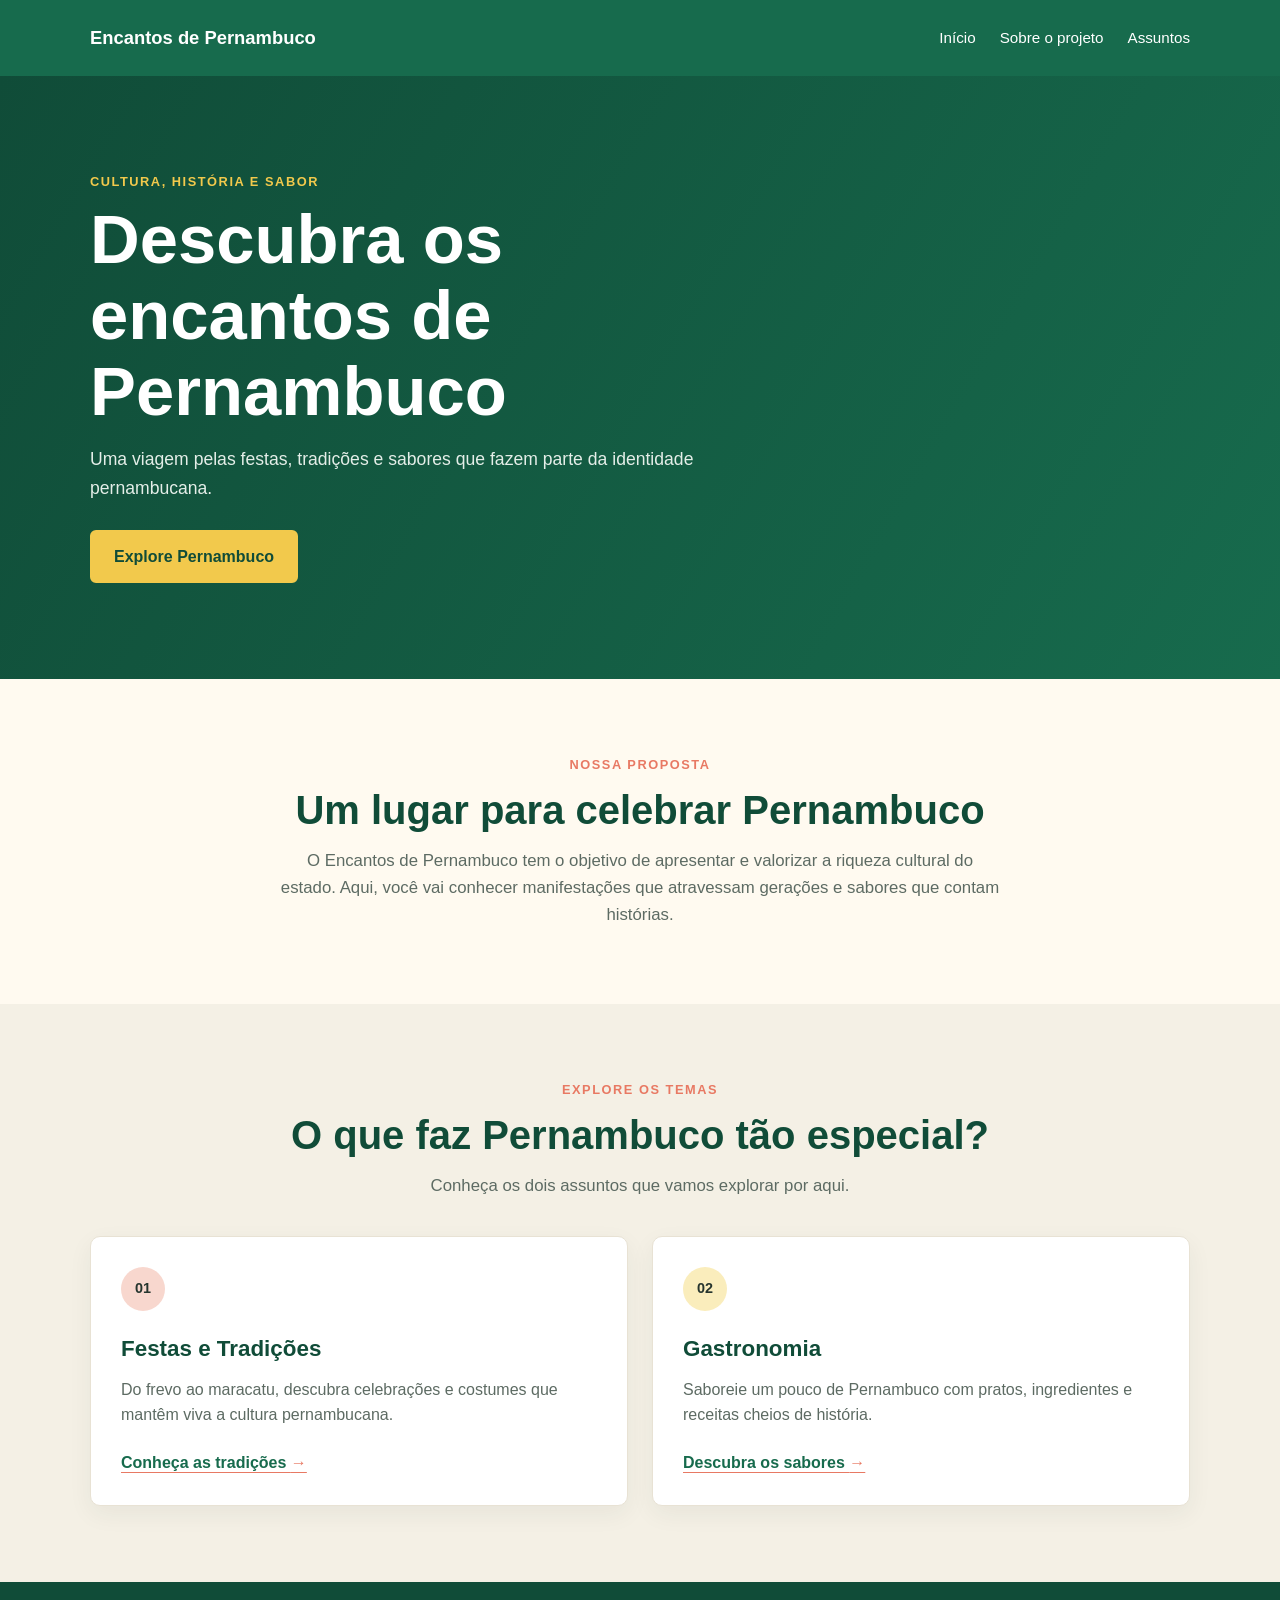
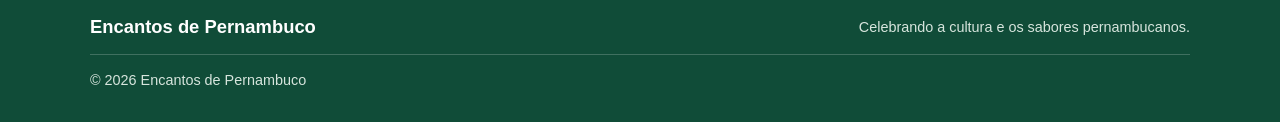
==== index.html @ 4567135b "Cria estrutura inicial do site Encantos de Pernambuco" ====
<!DOCTYPE html>
<html lang="pt-BR">
<head>
    <meta charset="UTF-8">
    <meta name="viewport" content="width=device-width, initial-scale=1.0">
    <meta name="description" content="Conheça as festas, tradições e sabores de Pernambuco.">
    <title>Encantos de Pernambuco</title>
    <link rel="stylesheet" href="style.css">
</head>
<body>
    <header class="cabecalho">
        <div class="container cabecalho-conteudo">
            <a class="logo" href="#inicio">Encantos de Pernambuco</a>
            <nav aria-label="Navegação principal">
                <ul class="menu">
                    <li><a href="#inicio">Início</a></li>
                    <li><a href="#sobre">Sobre o projeto</a></li>
                    <li><a href="#assuntos">Assuntos</a></li>
                </ul>
            </nav>
        </div>
    </header>

    <main>
        <section class="banner" id="inicio">
            <div class="container banner-conteudo">
                <p class="etiqueta">Cultura, história e sabor</p>
                <h1>Descubra os encantos de Pernambuco</h1>
                <p>Uma viagem pelas festas, tradições e sabores que fazem parte da identidade pernambucana.</p>
                <a class="botao" href="#assuntos">Explore Pernambuco</a>
            </div>
        </section>

        <section class="secao sobre" id="sobre">
            <div class="container texto-centralizado">
                <p class="etiqueta">Nossa proposta</p>
                <h2>Um lugar para celebrar Pernambuco</h2>
                <p class="descricao">
                    O Encantos de Pernambuco tem o objetivo de apresentar e valorizar a riqueza cultural do estado.
                    Aqui, você vai conhecer manifestações que atravessam gerações e sabores que contam histórias.
                </p>
            </div>
        </section>

        <section class="secao assuntos" id="assuntos">
            <div class="container">
                <div class="texto-centralizado">
                    <p class="etiqueta">Explore os temas</p>
                    <h2>O que faz Pernambuco tão especial?</h2>
                    <p class="descricao">Conheça os dois assuntos que vamos explorar por aqui.</p>
                </div>

                <div class="cartoes">
                    <article class="cartao">
                        <div class="cartao-detalhe detalhe-coral" aria-hidden="true">01</div>
                        <h3>Festas e Tradições</h3>
                        <p>Do frevo ao maracatu, descubra celebrações e costumes que mantêm viva a cultura pernambucana.</p>
                        <a class="link-cartao" href="#">Conheça as tradições <span aria-hidden="true">→</span></a>
                    </article>

                    <article class="cartao">
                        <div class="cartao-detalhe detalhe-amarelo" aria-hidden="true">02</div>
                        <h3>Gastronomia</h3>
                        <p>Saboreie um pouco de Pernambuco com pratos, ingredientes e receitas cheios de história.</p>
                        <a class="link-cartao" href="#">Descubra os sabores <span aria-hidden="true">→</span></a>
                    </article>
                </div>
            </div>
        </section>
    </main>

    <footer class="rodape">
        <div class="container rodape-conteudo">
            <a class="logo" href="#inicio">Encantos de Pernambuco</a>
            <p>Celebrando a cultura e os sabores pernambucanos.</p>
            <p class="credito">© 2026 Encantos de Pernambuco</p>
        </div>
    </footer>
</body>
</html>
---- style.css ----
:root {
    --verde: #176b4d;
    --verde-escuro: #104c38;
    --amarelo: #f2c94c;
    --coral: #e87963;
    --fundo: #fffaf0;
    --texto: #26352e;
    --texto-suave: #5d6b63;
    --branco: #ffffff;
    --largura-conteudo: 1100px;
}

* {
    box-sizing: border-box;
}

html {
    scroll-behavior: smooth;
}

body {
    margin: 0;
    background-color: var(--fundo);
    color: var(--texto);
    font-family: Arial, Helvetica, sans-serif;
    line-height: 1.6;
}

a {
    color: inherit;
}

.container {
    width: min(var(--largura-conteudo), calc(100% - 40px));
    margin: 0 auto;
}

.cabecalho {
    background-color: var(--verde);
    color: var(--branco);
}

.cabecalho-conteudo {
    display: flex;
    min-height: 76px;
    align-items: center;
    justify-content: space-between;
    gap: 24px;
}

.logo {
    color: inherit;
    font-size: 1.15rem;
    font-weight: 700;
    text-decoration: none;
}

.menu {
    display: flex;
    flex-wrap: wrap;
    gap: 24px;
    margin: 0;
    padding: 0;
    list-style: none;
}

.menu a {
    color: var(--branco);
    font-size: 0.95rem;
    text-decoration: none;
}

.menu a:hover,
.menu a:focus-visible {
    color: var(--amarelo);
}

.banner {
    padding: 96px 0;
    background: linear-gradient(120deg, var(--verde-escuro), var(--verde));
    color: var(--branco);
}

.banner-conteudo {
    max-width: var(--largura-conteudo);
}

.etiqueta {
    margin: 0 0 10px;
    color: var(--coral);
    font-size: 0.8rem;
    font-weight: 700;
    letter-spacing: 0.12em;
    text-transform: uppercase;
}

.banner .etiqueta {
    color: var(--amarelo);
}

h1,
h2,
h3,
p {
    margin-top: 0;
}

h1 {
    max-width: 700px;
    margin-bottom: 16px;
    font-size: clamp(2.4rem, 6vw, 4.3rem);
    line-height: 1.1;
}

.banner-conteudo > p:not(.etiqueta) {
    max-width: 620px;
    margin-bottom: 28px;
    color: #e4eee8;
    font-size: 1.1rem;
}

.botao {
    display: inline-block;
    padding: 12px 22px;
    border: 2px solid var(--amarelo);
    border-radius: 6px;
    background-color: var(--amarelo);
    color: var(--verde-escuro);
    font-weight: 700;
    text-decoration: none;
    transition: background-color 0.2s ease, color 0.2s ease;
}

.botao:hover,
.botao:focus-visible {
    background-color: transparent;
    color: var(--amarelo);
}

.secao {
    padding: 76px 0;
}

.texto-centralizado {
    max-width: 720px;
    margin: 0 auto;
    text-align: center;
}

h2 {
    margin-bottom: 14px;
    color: var(--verde-escuro);
    font-size: clamp(1.8rem, 4vw, 2.5rem);
    line-height: 1.2;
}

.descricao {
    margin-bottom: 0;
    color: var(--texto-suave);
    font-size: 1.05rem;
}

.assuntos {
    background-color: #f4f0e5;
}

.cartoes {
    display: grid;
    grid-template-columns: repeat(2, minmax(0, 1fr));
    gap: 24px;
    margin-top: 36px;
}

.cartao {
    position: relative;
    padding: 30px;
    border: 1px solid #e8e2d4;
    border-radius: 10px;
    background-color: var(--branco);
    box-shadow: 0 8px 24px rgb(38 53 46 / 6%);
}

.cartao-detalhe {
    display: grid;
    width: 44px;
    height: 44px;
    margin-bottom: 20px;
    place-items: center;
    border-radius: 50%;
    color: var(--texto);
    font-size: 0.9rem;
    font-weight: 700;
}

.detalhe-coral {
    background-color: #f8d7ce;
}

.detalhe-amarelo {
    background-color: #faedbc;
}

.cartao h3 {
    margin-bottom: 10px;
    color: var(--verde-escuro);
    font-size: 1.4rem;
}

.cartao p {
    margin-bottom: 22px;
    color: var(--texto-suave);
}

.link-cartao {
    color: var(--verde);
    font-weight: 700;
    text-decoration-color: var(--coral);
    text-underline-offset: 4px;
}

.link-cartao span {
    color: var(--coral);
}

.link-cartao:hover,
.link-cartao:focus-visible {
    color: var(--verde-escuro);
}

.rodape {
    padding: 30px 0;
    background-color: var(--verde-escuro);
    color: var(--branco);
}

.rodape-conteudo {
    display: flex;
    flex-wrap: wrap;
    align-items: center;
    justify-content: space-between;
    gap: 12px 24px;
}

.rodape p {
    margin: 0;
    color: #d7e5dd;
    font-size: 0.9rem;
}

.credito {
    width: 100%;
    padding-top: 14px;
    border-top: 1px solid rgb(255 255 255 / 20%);
}

@media (max-width: 650px) {
    .cabecalho-conteudo {
        align-items: flex-start;
        flex-direction: column;
        justify-content: center;
        padding: 16px 0;
    }

    .menu {
        gap: 12px 18px;
    }

    .banner {
        padding: 72px 0;
    }

    .secao {
        padding: 56px 0;
    }

    .cartoes {
        grid-template-columns: 1fr;
    }

    .rodape-conteudo {
        align-items: flex-start;
        flex-direction: column;
    }
}
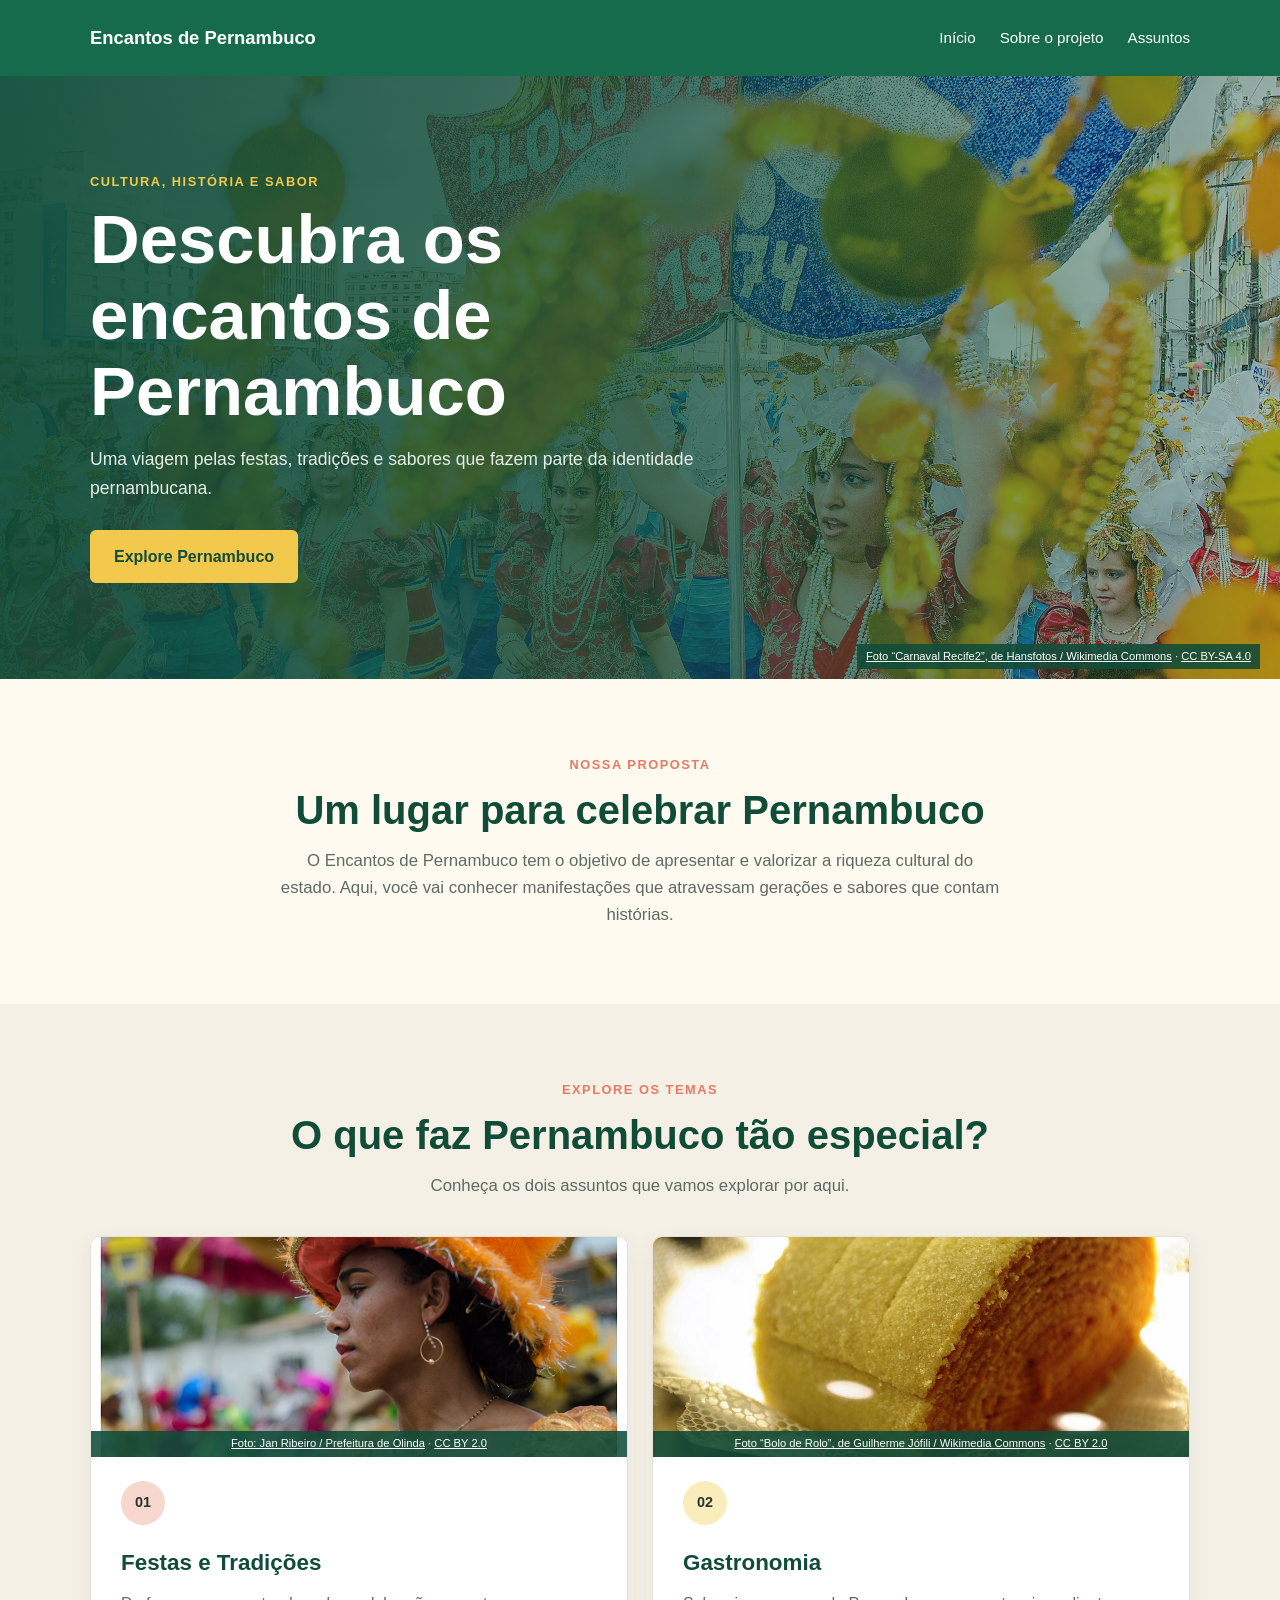
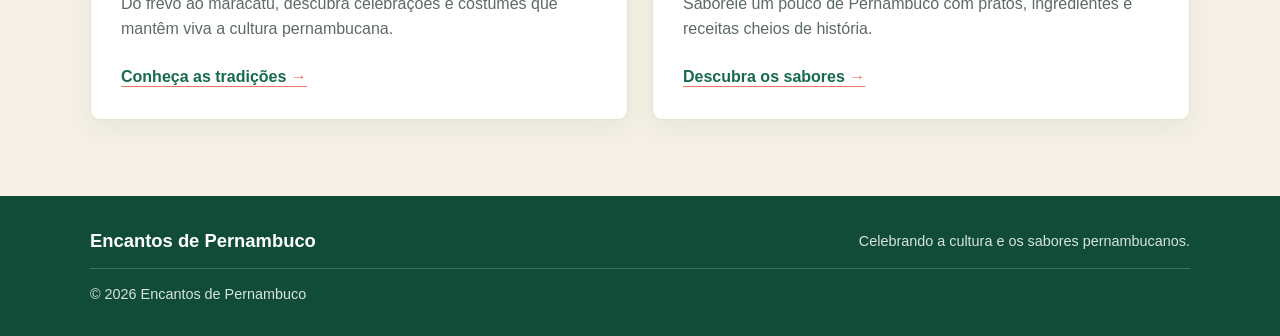
==== commit c9fbefa1: "Adiciona imagens e melhora a página inicial" ====
--- a/index.html
+++ b/index.html
@@ -23,6 +23,13 @@
 
     <main>
         <section class="banner" id="inicio">
+            <figure class="banner-imagem">
+                <img src="imagens/carnaval-frevo.jpg" alt="Integrantes de um bloco lírico desfilam no Carnaval do Recife com fantasias coloridas." width="1400" height="933" fetchpriority="high">
+                <figcaption class="credito-imagem credito-banner">
+                    <a href="https://commons.wikimedia.org/wiki/File:Carnaval_Recife2.jpg" target="_blank" rel="noopener noreferrer">Foto “Carnaval Recife2”, de Hansfotos / Wikimedia Commons</a>
+                    · <a href="https://creativecommons.org/licenses/by-sa/4.0/" target="_blank" rel="noopener noreferrer">CC BY-SA 4.0</a>
+                </figcaption>
+            </figure>
             <div class="container banner-conteudo">
                 <p class="etiqueta">Cultura, história e sabor</p>
                 <h1>Descubra os encantos de Pernambuco</h1>
@@ -52,6 +59,13 @@
 
                 <div class="cartoes">
                     <article class="cartao">
+                        <figure class="cartao-imagem">
+                            <img src="imagens/encontro-maracatus.jpg" alt="Brincante de maracatu com fantasia bordada e adereço de cabeça colorido." width="1000" height="675" loading="lazy">
+                            <figcaption class="credito-imagem credito-cartao">
+                                <a href="https://commons.wikimedia.org/wiki/File:Encontro_de_Maracatus_na_Casa_da_Rabeca.jpg" target="_blank" rel="noopener noreferrer">Foto: Jan Ribeiro / Prefeitura de Olinda</a>
+                                · <a href="https://creativecommons.org/licenses/by/2.0/" target="_blank" rel="noopener noreferrer">CC BY 2.0</a>
+                            </figcaption>
+                        </figure>
                         <div class="cartao-detalhe detalhe-coral" aria-hidden="true">01</div>
                         <h3>Festas e Tradições</h3>
                         <p>Do frevo ao maracatu, descubra celebrações e costumes que mantêm viva a cultura pernambucana.</p>
@@ -59,6 +73,13 @@
                     </article>
 
                     <article class="cartao">
+                        <figure class="cartao-imagem">
+                            <img src="imagens/bolo-de-rolo.jpg" alt="Bolo de rolo pernambucano recheado com goiabada, servido em fatias." width="900" height="598" loading="lazy">
+                            <figcaption class="credito-imagem credito-cartao">
+                                <a href="https://commons.wikimedia.org/wiki/File:Bolo_de_Rolo,_doce_brasileiro,_t%C3%ADpico_de_Pernambuco.jpg" target="_blank" rel="noopener noreferrer">Foto “Bolo de Rolo”, de Guilherme Jófili / Wikimedia Commons</a>
+                                · <a href="https://creativecommons.org/licenses/by/2.0/" target="_blank" rel="noopener noreferrer">CC BY 2.0</a>
+                            </figcaption>
+                        </figure>
                         <div class="cartao-detalhe detalhe-amarelo" aria-hidden="true">02</div>
                         <h3>Gastronomia</h3>
                         <p>Saboreie um pouco de Pernambuco com pratos, ingredientes e receitas cheios de história.</p>
--- a/style.css
+++ b/style.css
@@ -76,13 +76,58 @@
 }
 
 .banner {
+    position: relative;
+    min-height: 420px;
     padding: 96px 0;
-    background: linear-gradient(120deg, var(--verde-escuro), var(--verde));
-    color: var(--branco);
+    overflow: hidden;
+    background-color: var(--verde-escuro);
+    color: var(--branco);
+}
+
+.banner::before {
+    position: absolute;
+    z-index: 1;
+    background: linear-gradient(90deg, rgb(16 76 56 / 94%) 0%, rgb(16 76 56 / 78%) 52%, rgb(16 76 56 / 34%) 100%);
+    content: "";
+    inset: 0;
+}
+
+.banner-imagem {
+    position: absolute;
+    margin: 0;
+    inset: 0;
+}
+
+.banner-imagem img {
+    width: 100%;
+    height: 100%;
+    object-fit: cover;
+    object-position: center 45%;
 }
 
 .banner-conteudo {
+    position: relative;
+    z-index: 2;
     max-width: var(--largura-conteudo);
+}
+
+.credito-imagem {
+    position: absolute;
+    padding: 5px 9px;
+    background-color: rgb(16 76 56 / 88%);
+    color: var(--branco);
+    font-size: 0.7rem;
+    line-height: 1.4;
+}
+
+.credito-imagem a {
+    color: inherit;
+}
+
+.credito-banner {
+    z-index: 2;
+    right: 20px;
+    bottom: 10px;
 }
 
 .etiqueta {
@@ -174,10 +219,30 @@
 .cartao {
     position: relative;
     padding: 30px;
+    overflow: hidden;
     border: 1px solid #e8e2d4;
     border-radius: 10px;
     background-color: var(--branco);
     box-shadow: 0 8px 24px rgb(38 53 46 / 6%);
+}
+
+.cartao-imagem {
+    position: relative;
+    margin: -30px -30px 24px;
+}
+
+.cartao-imagem img {
+    display: block;
+    width: 100%;
+    height: 220px;
+    object-fit: cover;
+}
+
+.credito-cartao {
+    right: 0;
+    bottom: 0;
+    left: 0;
+    text-align: center;
 }
 
 .cartao-detalhe {
@@ -269,6 +334,16 @@
         padding: 72px 0;
     }
 
+    .banner::before {
+        background: linear-gradient(90deg, rgb(16 76 56 / 92%), rgb(16 76 56 / 62%));
+    }
+
+    .credito-banner {
+        right: 10px;
+        left: 10px;
+        text-align: center;
+    }
+
     .secao {
         padding: 56px 0;
     }
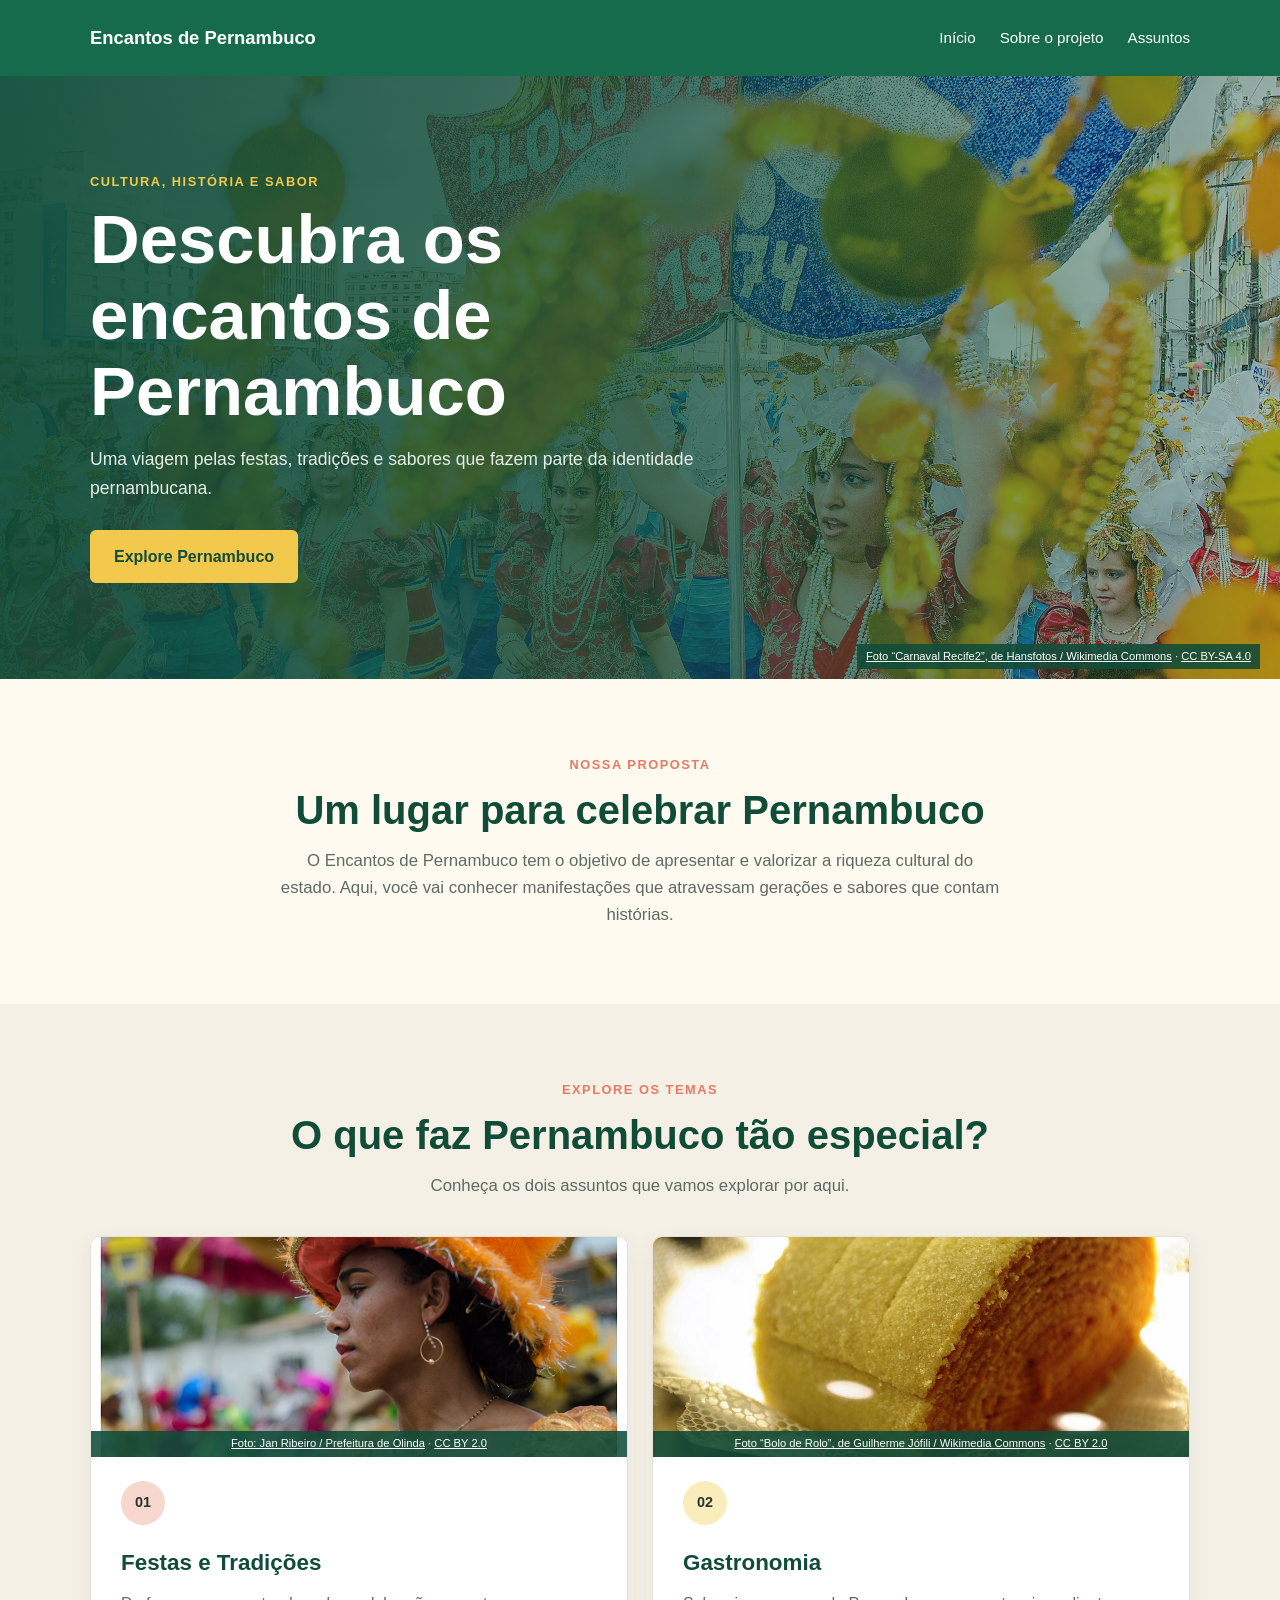
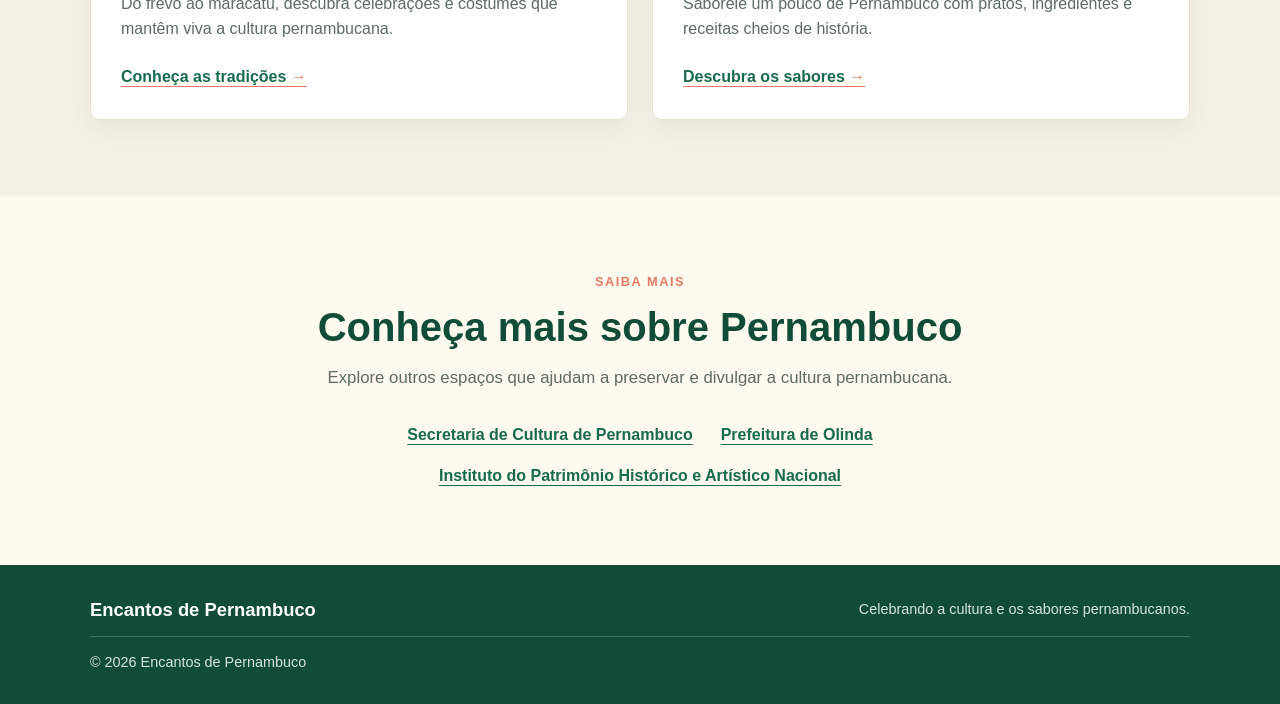
==== commit d96f8c05: "Adiciona links externos à página inicial" ====
--- a/index.html
+++ b/index.html
@@ -88,6 +88,33 @@
                 </div>
             </div>
         </section>
+        <section class="secao links-externos">
+    <div class="container texto-centralizado">
+        <p class="etiqueta">Saiba mais</p>
+        <h2>Conheça mais sobre Pernambuco</h2>
+        <p class="descricao">
+            Explore outros espaços que ajudam a preservar e divulgar a cultura pernambucana.
+        </p>
+
+        <ul class="lista-links">
+            <li>
+                <a href="https://www.cultura.pe.gov.br/" target="_blank" rel="noopener noreferrer">
+                    Secretaria de Cultura de Pernambuco
+                </a>
+            </li>
+            <li>
+                <a href="https://www.olinda.pe.gov.br/" target="_blank" rel="noopener noreferrer">
+                    Prefeitura de Olinda
+                </a>
+            </li>
+            <li>
+                <a href="https://www.gov.br/iphan/pt-br" target="_blank" rel="noopener noreferrer">
+                    Instituto do Patrimônio Histórico e Artístico Nacional
+                </a>
+            </li>
+        </ul>
+    </div>
+</section>
     </main>
 
     <footer class="rodape">
--- a/style.css
+++ b/style.css
@@ -356,4 +356,24 @@
         align-items: flex-start;
         flex-direction: column;
     }
+}
+
+.lista-links {
+    display: flex;
+    flex-wrap: wrap;
+    justify-content: center;
+    gap: 16px 28px;
+    margin: 30px 0 0;
+    padding: 0;
+    list-style: none;
+}
+
+.lista-links a {
+    color: var(--verde);
+    font-weight: 700;
+    text-underline-offset: 4px;
+}
+
+.lista-links a:hover {
+    color: var(--coral);
 }
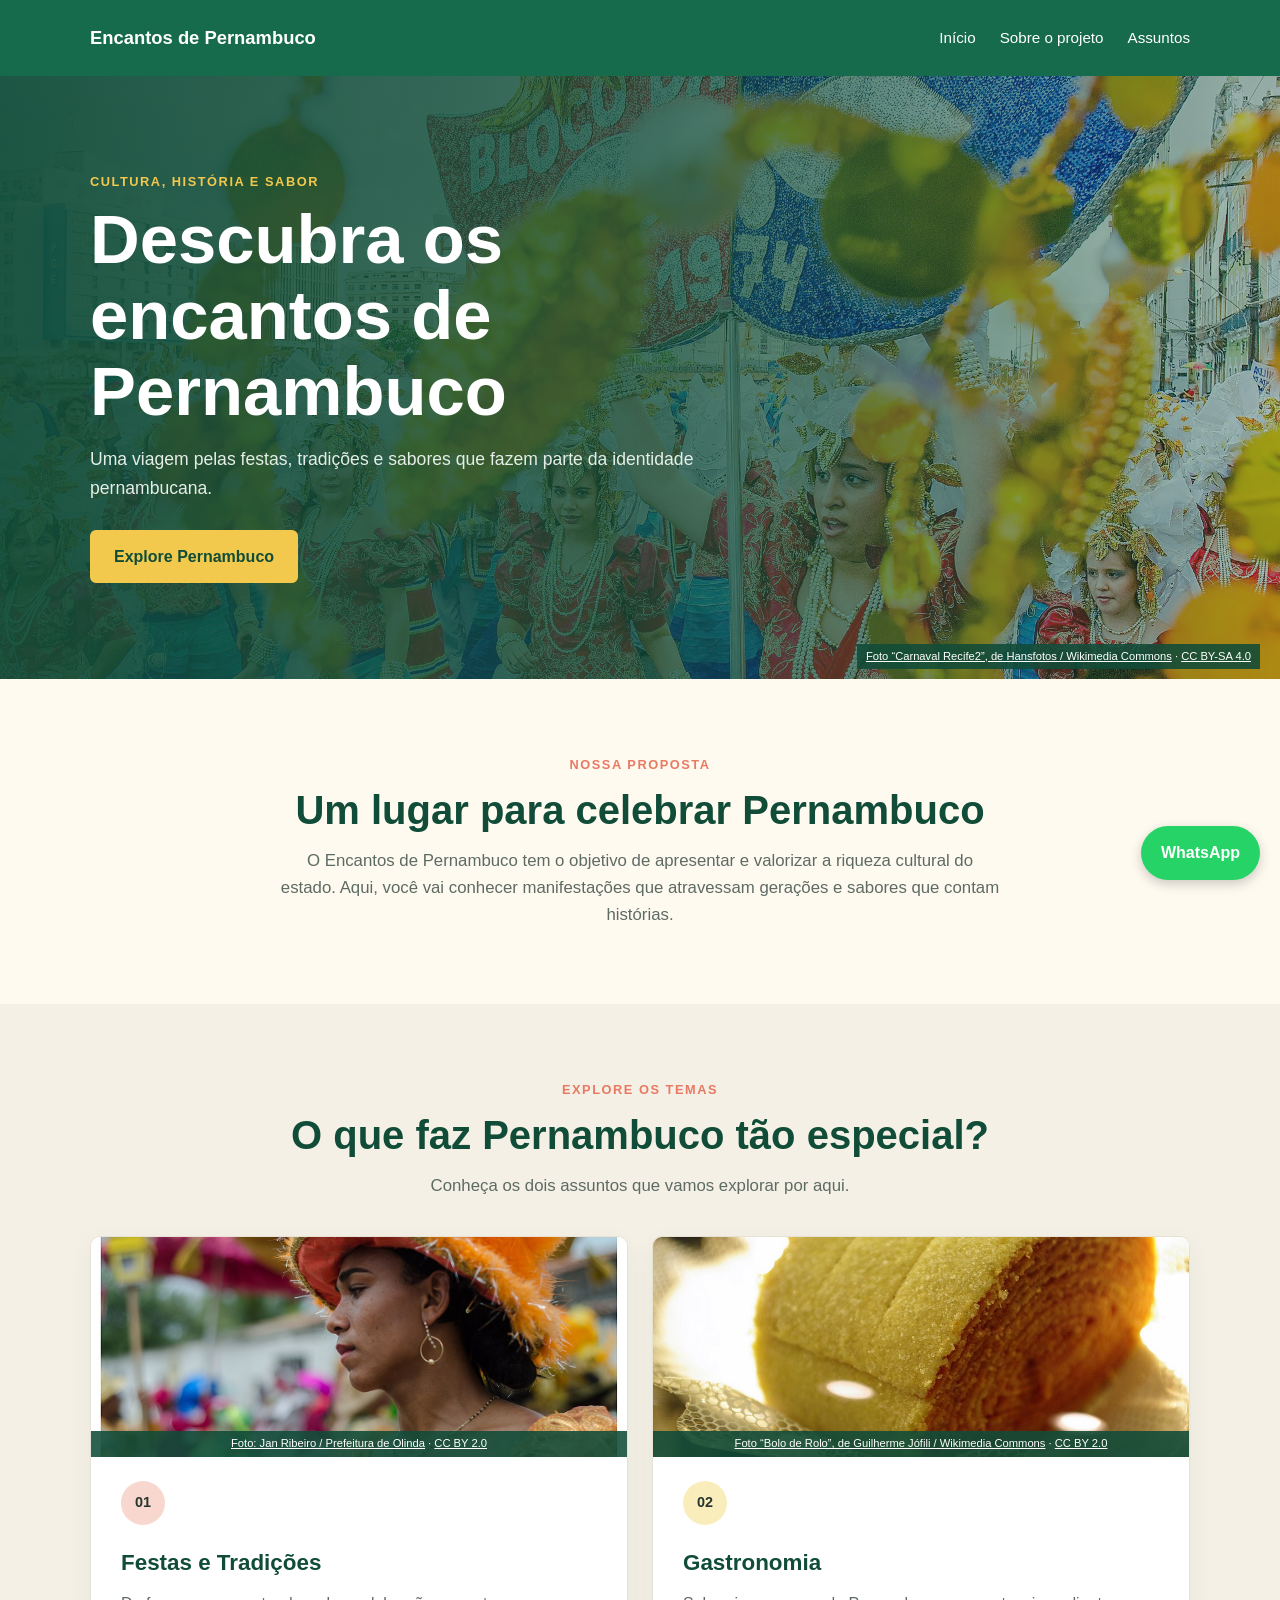
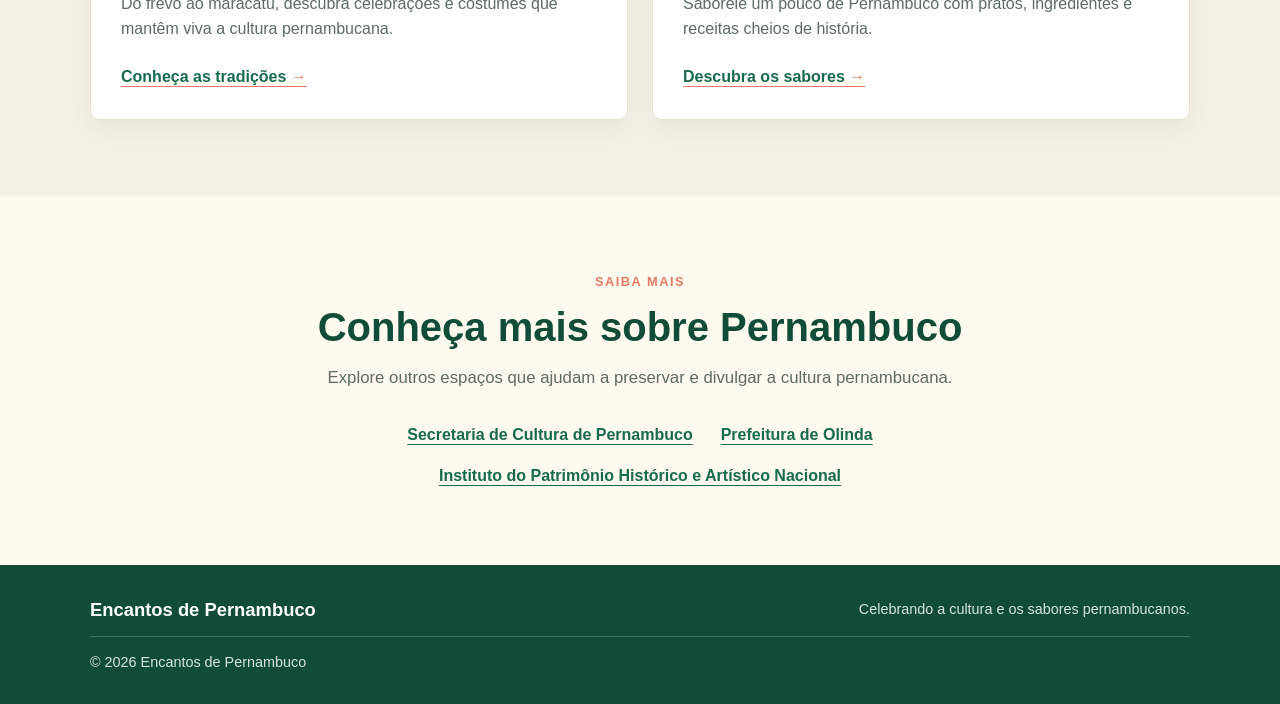
==== commit 909e22a2: "Atualiza páginas e melhorias do projeto" ====
--- a/index.html
+++ b/index.html
@@ -124,5 +124,16 @@
             <p class="credito">© 2026 Encantos de Pernambuco</p>
         </div>
     </footer>
+
+<a href="https://wa.me/5581985506668"
+   class="whatsapp-flutuante"
+   target="_blank"
+   rel="noopener noreferrer"
+   aria-label="Fale conosco pelo WhatsApp">
+    WhatsApp
+</a>
+
+<script src="script.js"></script>
+
 </body>
 </html>
--- a/style.css
+++ b/style.css
@@ -376,4 +376,81 @@
 
 .lista-links a:hover {
     color: var(--coral);
-}+}
+
+/* Estilos das tabelas */
+
+table {
+    width: 100%;
+    margin-top: 25px;
+    border-collapse: collapse;
+    background-color: var(--branco);
+}
+
+th,
+td {
+    padding: 14px;
+    border: 1px solid #e8e2d4;
+    text-align: left;
+}
+
+th {
+    background-color: var(--verde);
+    color: var(--branco);
+}
+
+tr:nth-child(even) {
+    background-color: #f4f0e5;
+}
+
+/* Estilos das listas */
+
+#ingredientes ul {
+    padding-left: 25px;
+    color: var(--texto-suave);
+}
+
+#ingredientes li {
+    margin-bottom: 12px;
+}
+
+/* Responsividade da tabela */
+
+@media (max-width: 650px) {
+    table {
+        font-size: 0.85rem;
+    }
+
+    th,
+    td {
+        padding: 9px;
+    }
+}
+
+
+.whatsapp-flutuante {
+    position: fixed;
+    right: 20px;
+    bottom: 20px;
+    z-index: 1000;
+    background-color: #25D366;
+    color: white;
+    padding: 14px 20px;
+    border-radius: 50px;
+    text-decoration: none;
+    font-weight: bold;
+    box-shadow: 0 4px 12px rgba(0, 0, 0, 0.2);
+    transition: transform 0.3s ease;
+}
+
+.whatsapp-flutuante:hover {
+    transform: scale(1.05);
+}
+
+@media (max-width: 600px) {
+    .whatsapp-flutuante {
+        right: 15px;
+        bottom: 15px;
+        padding: 12px 16px;
+    }
+}
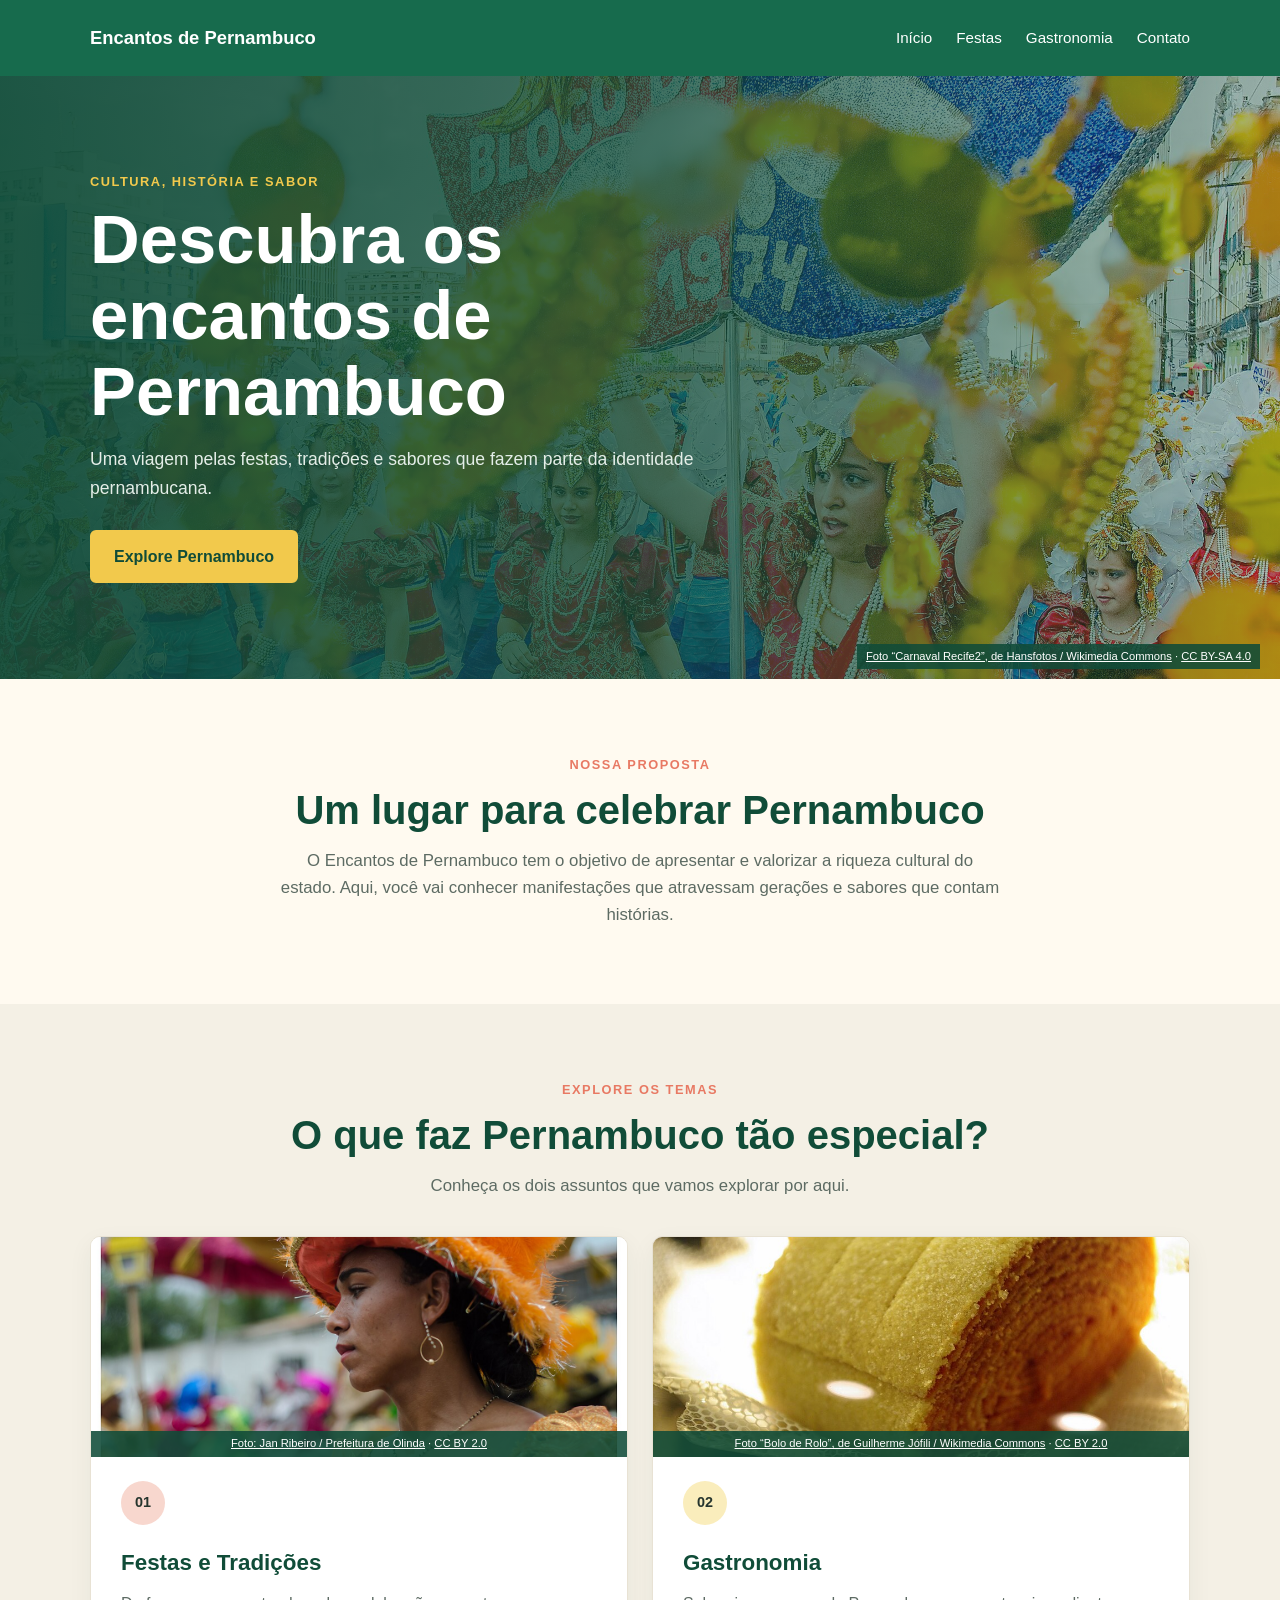
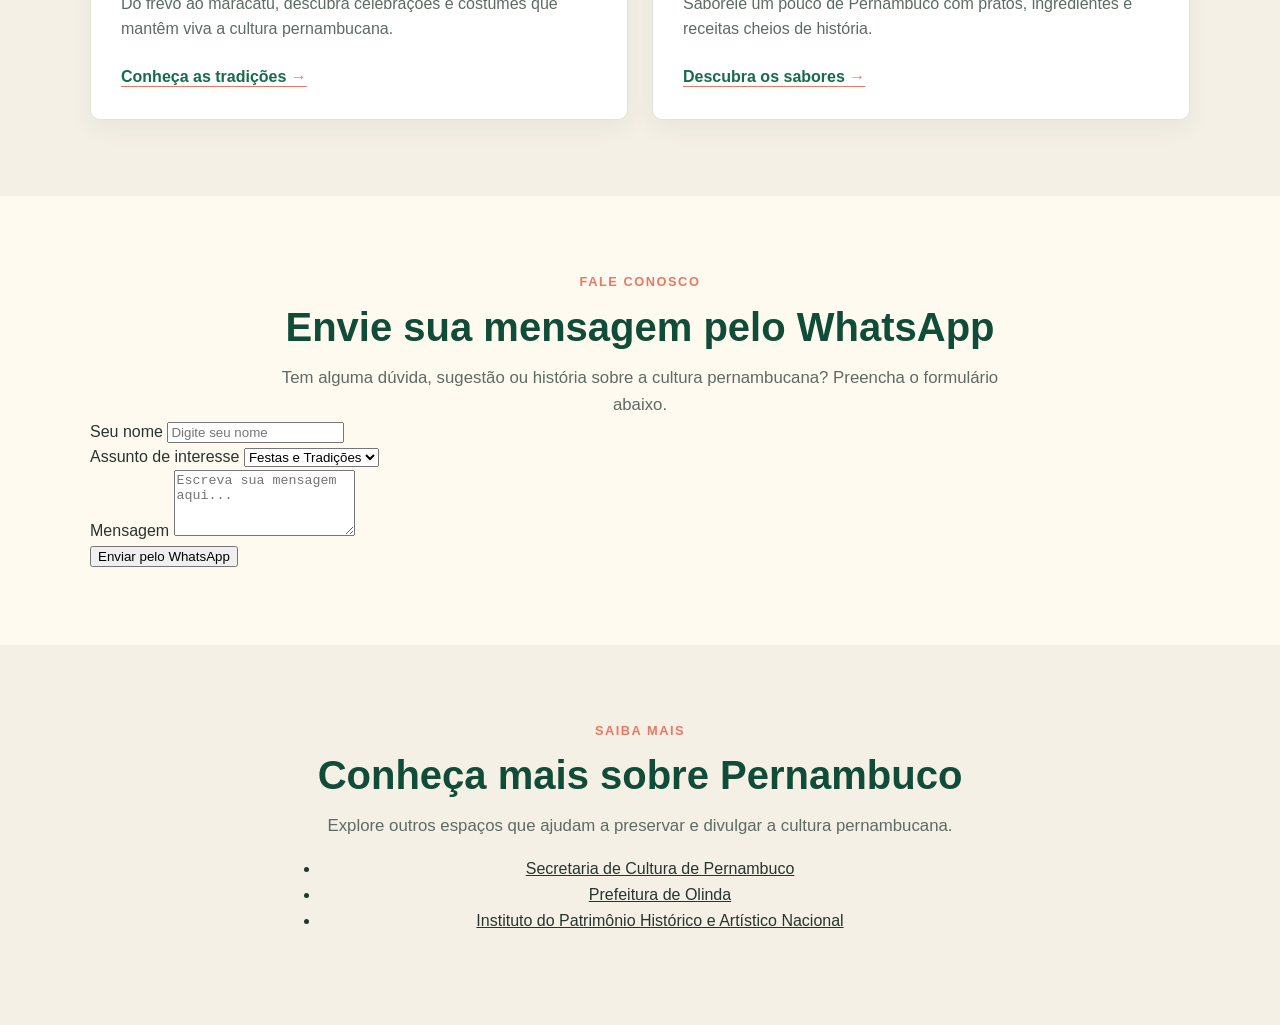
==== commit 40477d34: "Integra formulario WhatsApp ao script.js e corrige seletor no style.css" ====
--- a/index.html
+++ b/index.html
@@ -14,8 +14,9 @@
             <nav aria-label="Navegação principal">
                 <ul class="menu">
                     <li><a href="#inicio">Início</a></li>
-                    <li><a href="#sobre">Sobre o projeto</a></li>
-                    <li><a href="#assuntos">Assuntos</a></li>
+                    <li><a href="festas.html">Festas</a></li>
+                    <li><a href="gastronomia.html">Gastronomia</a></li>
+                    <li><a href="#contato">Contato</a></li>
                 </ul>
             </nav>
         </div>
@@ -69,7 +70,7 @@
                         <div class="cartao-detalhe detalhe-coral" aria-hidden="true">01</div>
                         <h3>Festas e Tradições</h3>
                         <p>Do frevo ao maracatu, descubra celebrações e costumes que mantêm viva a cultura pernambucana.</p>
-                        <a class="link-cartao" href="#">Conheça as tradições <span aria-hidden="true">→</span></a>
+                        <a class="link-cartao" href="festas.html">Conheça as tradições <span aria-hidden="true">→</span></a>
                     </article>
 
                     <article class="cartao">
@@ -83,57 +84,70 @@
                         <div class="cartao-detalhe detalhe-amarelo" aria-hidden="true">02</div>
                         <h3>Gastronomia</h3>
                         <p>Saboreie um pouco de Pernambuco com pratos, ingredientes e receitas cheios de história.</p>
-                        <a class="link-cartao" href="#">Descubra os sabores <span aria-hidden="true">→</span></a>
+                        <a class="link-cartao" href="gastronomia.html">Descubra os sabores <span aria-hidden="true">→</span></a>
                     </article>
                 </div>
             </div>
         </section>
-        <section class="secao links-externos">
-    <div class="container texto-centralizado">
-        <p class="etiqueta">Saiba mais</p>
-        <h2>Conheça mais sobre Pernambuco</h2>
-        <p class="descricao">
-            Explore outros espaços que ajudam a preservar e divulgar a cultura pernambucana.
-        </p>
 
-        <ul class="lista-links">
-            <li>
-                <a href="https://www.cultura.pe.gov.br/" target="_blank" rel="noopener noreferrer">
-                    Secretaria de Cultura de Pernambuco
-                </a>
-            </li>
-            <li>
-                <a href="https://www.olinda.pe.gov.br/" target="_blank" rel="noopener noreferrer">
-                    Prefeitura de Olinda
-                </a>
-            </li>
-            <li>
-                <a href="https://www.gov.br/iphan/pt-br" target="_blank" rel="noopener noreferrer">
-                    Instituto do Patrimônio Histórico e Artístico Nacional
-                </a>
-            </li>
-        </ul>
-    </div>
-</section>
-    </main>
+        <section class="secao" id="contato">
+            <div class="container">
+                <div class="texto-centralizado">
+                    <p class="etiqueta">Fale conosco</p>
+                    <h2>Envie sua mensagem pelo WhatsApp</h2>
+                    <p class="descricao">
+                        Tem alguma dúvida, sugestão ou história sobre a cultura pernambucana? Preencha o formulário abaixo.
+                    </p>
+                </div>
 
-    <footer class="rodape">
-        <div class="container rodape-conteudo">
-            <a class="logo" href="#inicio">Encantos de Pernambuco</a>
-            <p>Celebrando a cultura e os sabores pernambucanos.</p>
-            <p class="credito">© 2026 Encantos de Pernambuco</p>
-        </div>
-    </footer>
+                <form class="formulario-contato" id="form-whatsapp" onsubmit="enviarWhatsApp(event)">
+                    <div class="campo-form">
+                        <label for="nome">Seu nome</label>
+                        <input type="text" id="nome" name="nome" placeholder="Digite seu nome" required>
+                    </div>
 
-<a href="https://wa.me/5581985506668"
-   class="whatsapp-flutuante"
-   target="_blank"
-   rel="noopener noreferrer"
-   aria-label="Fale conosco pelo WhatsApp">
-    WhatsApp
-</a>
+                    <div class="campo-form">
+                        <label for="assunto-contato">Assunto de interesse</label>
+                        <select id="assunto-contato" name="assunto">
+                            <option value="Festas e Tradições">Festas e Tradições</option>
+                            <option value="Frevo">Frevo</option>
+                            <option value="Gastronomia">Gastronomia</option>
+                            <option value="Bolo de Rolo">Bolo de Rolo</option>
+                            <option value="Outro">Outro assunto</option>
+                        </select>
+                    </div>
 
-<script src="script.js"></script>
+                    <div class="campo-form">
+                        <label for="mensagem">Mensagem</label>
+                        <textarea id="mensagem" name="mensagem" rows="4" placeholder="Escreva sua mensagem aqui..." required></textarea>
+                    </div>
 
-</body>
-</html>+                    <button type="submit" class="botao-enviar">Enviar pelo WhatsApp</button>
+                </form>
+            </div>
+        </section>
+
+        <section class="secao assuntos links-externos">
+            <div class="container texto-centralizado">
+                <p class="etiqueta">Saiba mais</p>
+                <h2>Conheça mais sobre Pernambuco</h2>
+                <p class="descricao">
+                    Explore outros espaços que ajudam a preservar e divulgar a cultura pernambucana.
+                </p>
+
+                <ul class="lista-links">
+                    <li>
+                        <a href="https://www.cultura.pe.gov.br/" target="_blank" rel="noopener noreferrer">
+                            Secretaria de Cultura de Pernambuco
+                        </a>
+                    </li>
+                    <li>
+                        <a href="https://www.olinda.pe.gov.br/" target="_blank" rel="noopener noreferrer">
+                            Prefeitura de Olinda
+                        </a>
+                    </li>
+                    <li>
+                        <a href="https://www.gov.br/iphan/pt-br" target="_blank" rel="noopener noreferrer">
+                            Instituto do Patrimônio Histórico e Artístico Nacional
+                        </a>
+                    </li>
--- a/style.css
+++ b/style.css
@@ -318,139 +318,4 @@
     border-top: 1px solid rgb(255 255 255 / 20%);
 }
 
-@media (max-width: 650px) {
-    .cabecalho-conteudo {
-        align-items: flex-start;
-        flex-direction: column;
-        justify-content: center;
-        padding: 16px 0;
-    }
-
-    .menu {
-        gap: 12px 18px;
-    }
-
-    .banner {
-        padding: 72px 0;
-    }
-
-    .banner::before {
-        background: linear-gradient(90deg, rgb(16 76 56 / 92%), rgb(16 76 56 / 62%));
-    }
-
-    .credito-banner {
-        right: 10px;
-        left: 10px;
-        text-align: center;
-    }
-
-    .secao {
-        padding: 56px 0;
-    }
-
-    .cartoes {
-        grid-template-columns: 1fr;
-    }
-
-    .rodape-conteudo {
-        align-items: flex-start;
-        flex-direction: column;
-    }
-}
-
-.lista-links {
-    display: flex;
-    flex-wrap: wrap;
-    justify-content: center;
-    gap: 16px 28px;
-    margin: 30px 0 0;
-    padding: 0;
-    list-style: none;
-}
-
-.lista-links a {
-    color: var(--verde);
-    font-weight: 700;
-    text-underline-offset: 4px;
-}
-
-.lista-links a:hover {
-    color: var(--coral);
-}
-
-/* Estilos das tabelas */
-
-table {
-    width: 100%;
-    margin-top: 25px;
-    border-collapse: collapse;
-    background-color: var(--branco);
-}
-
-th,
-td {
-    padding: 14px;
-    border: 1px solid #e8e2d4;
-    text-align: left;
-}
-
-th {
-    background-color: var(--verde);
-    color: var(--branco);
-}
-
-tr:nth-child(even) {
-    background-color: #f4f0e5;
-}
-
-/* Estilos das listas */
-
-#ingredientes ul {
-    padding-left: 25px;
-    color: var(--texto-suave);
-}
-
-#ingredientes li {
-    margin-bottom: 12px;
-}
-
-/* Responsividade da tabela */
-
-@media (max-width: 650px) {
-    table {
-        font-size: 0.85rem;
-    }
-
-    th,
-    td {
-        padding: 9px;
-    }
-}
-
-
-.whatsapp-flutuante {
-    position: fixed;
-    right: 20px;
-    bottom: 20px;
-    z-index: 1000;
-    background-color: #25D366;
-    color: white;
-    padding: 14px 20px;
-    border-radius: 50px;
-    text-decoration: none;
-    font-weight: bold;
-    box-shadow: 0 4px 12px rgba(0, 0, 0, 0.2);
-    transition: transform 0.3s ease;
-}
-
-.whatsapp-flutuante:hover {
-    transform: scale(1.05);
-}
-
-@media (max-width: 600px) {
-    .whatsapp-flutuante {
-        right: 15px;
-        bottom: 15px;
-        padding: 12px 16px;
-    }
-}
+@media (max-
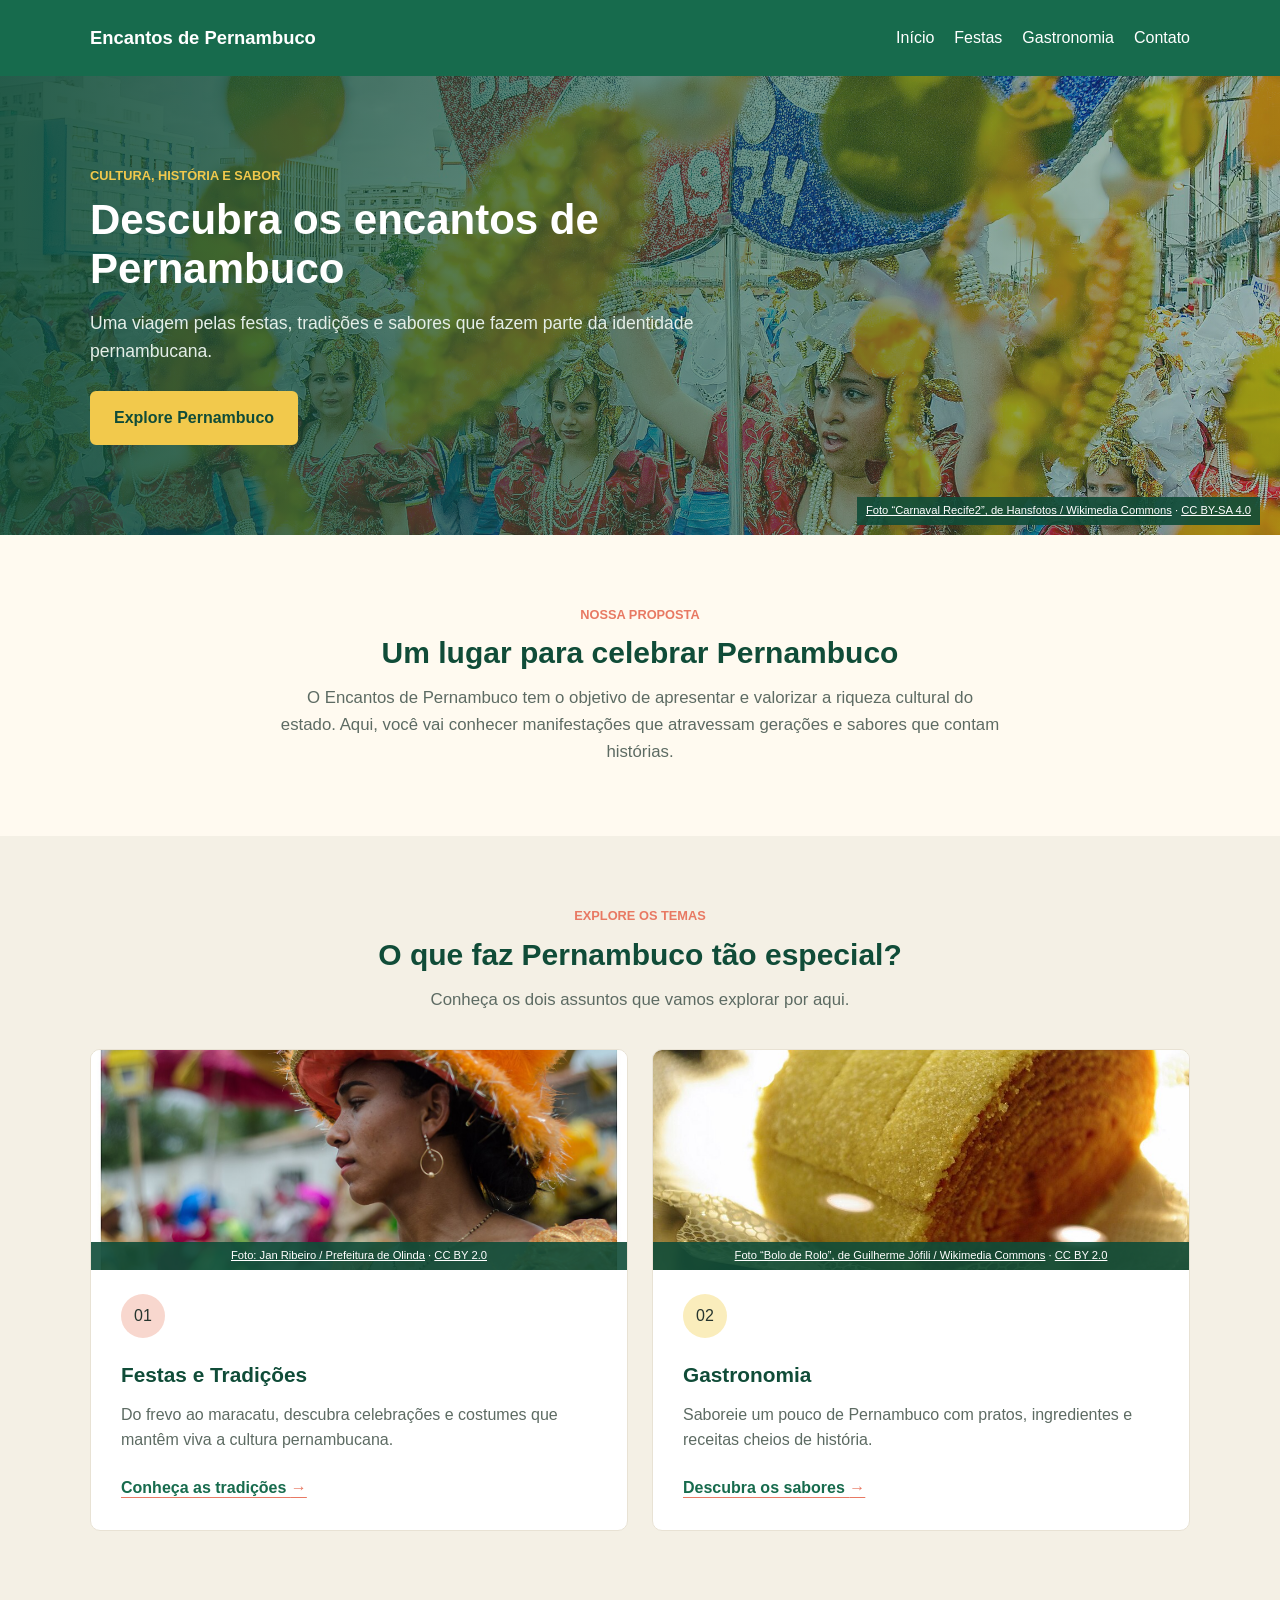
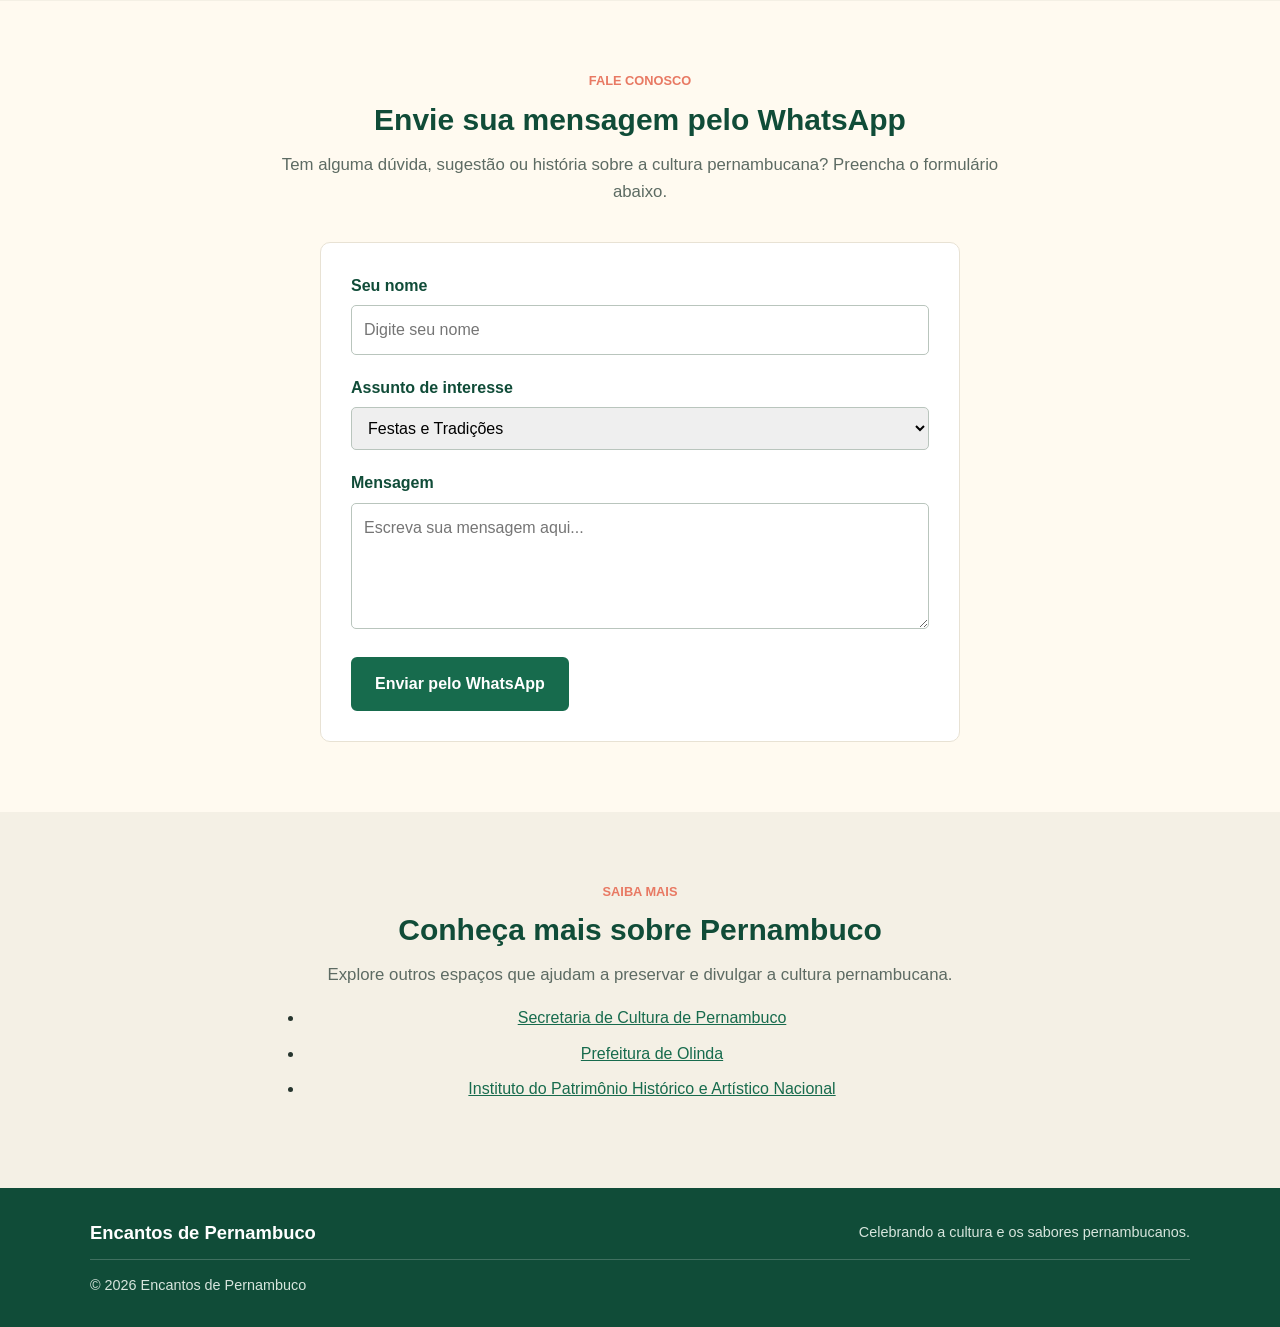
==== commit f8a2b016: "Revisa projeto Encantos de Pernambuco" ====
--- a/index.html
+++ b/index.html
@@ -6,6 +6,7 @@
     <meta name="description" content="Conheça as festas, tradições e sabores de Pernambuco.">
     <title>Encantos de Pernambuco</title>
     <link rel="stylesheet" href="style.css">
+    <script src="script.js" defer></script>
 </head>
 <body>
     <header class="cabecalho">
@@ -39,7 +40,7 @@
             </div>
         </section>
 
-        <section class="secao sobre" id="sobre">
+        <section class="secao" id="sobre">
             <div class="container texto-centralizado">
                 <p class="etiqueta">Nossa proposta</p>
                 <h2>Um lugar para celebrar Pernambuco</h2>
@@ -127,7 +128,7 @@
             </div>
         </section>
 
-        <section class="secao assuntos links-externos">
+        <section class="secao assuntos">
             <div class="container texto-centralizado">
                 <p class="etiqueta">Saiba mais</p>
                 <h2>Conheça mais sobre Pernambuco</h2>
@@ -150,4 +151,19 @@
                         <a href="https://www.gov.br/iphan/pt-br" target="_blank" rel="noopener noreferrer">
                             Instituto do Patrimônio Histórico e Artístico Nacional
                         </a>
-                    </li>+                    </li>
+                </ul>
+            </div>
+        </section>
+
+    </main>
+
+    <footer class="rodape">
+        <div class="container rodape-conteudo">
+            <a class="logo" href="#inicio">Encantos de Pernambuco</a>
+            <p>Celebrando a cultura e os sabores pernambucanos.</p>
+            <p class="credito">© 2026 Encantos de Pernambuco</p>
+        </div>
+    </footer>
+</body>
+</html>
--- a/style.css
+++ b/style.css
@@ -7,16 +7,9 @@
     --texto: #26352e;
     --texto-suave: #5d6b63;
     --branco: #ffffff;
-    --largura-conteudo: 1100px;
-}
-
-* {
-    box-sizing: border-box;
-}
-
-html {
-    scroll-behavior: smooth;
-}
+}
+
+* { box-sizing: border-box; }
 
 body {
     margin: 0;
@@ -26,12 +19,12 @@
     line-height: 1.6;
 }
 
-a {
-    color: inherit;
-}
+img { max-width: 100%; }
+a { color: inherit; }
 
 .container {
-    width: min(var(--largura-conteudo), calc(100% - 40px));
+    width: 90%;
+    max-width: 1100px;
     margin: 0 auto;
 }
 
@@ -45,20 +38,20 @@
     min-height: 76px;
     align-items: center;
     justify-content: space-between;
-    gap: 24px;
+    gap: 20px;
 }
 
 .logo {
     color: inherit;
     font-size: 1.15rem;
-    font-weight: 700;
+    font-weight: bold;
     text-decoration: none;
 }
 
 .menu {
     display: flex;
     flex-wrap: wrap;
-    gap: 24px;
+    gap: 20px;
     margin: 0;
     padding: 0;
     list-style: none;
@@ -66,19 +59,16 @@
 
 .menu a {
     color: var(--branco);
-    font-size: 0.95rem;
     text-decoration: none;
 }
 
 .menu a:hover,
-.menu a:focus-visible {
-    color: var(--amarelo);
-}
+.menu a:focus { color: var(--amarelo); }
 
 .banner {
     position: relative;
     min-height: 420px;
-    padding: 96px 0;
+    padding: 90px 0;
     overflow: hidden;
     background-color: var(--verde-escuro);
     color: var(--branco);
@@ -87,42 +77,44 @@
 .banner::before {
     position: absolute;
     z-index: 1;
-    background: linear-gradient(90deg, rgb(16 76 56 / 94%) 0%, rgb(16 76 56 / 78%) 52%, rgb(16 76 56 / 34%) 100%);
+    top: 0;
+    right: 0;
+    bottom: 0;
+    left: 0;
+    background: linear-gradient(to right, rgba(16, 76, 56, 0.9), rgba(16, 76, 56, 0.35));
     content: "";
-    inset: 0;
 }
 
 .banner-imagem {
     position: absolute;
+    top: 0;
+    left: 0;
+    width: 100%;
+    height: 100%;
     margin: 0;
-    inset: 0;
 }
 
 .banner-imagem img {
     width: 100%;
     height: 100%;
     object-fit: cover;
-    object-position: center 45%;
+    object-position: center;
 }
 
 .banner-conteudo {
     position: relative;
     z-index: 2;
-    max-width: var(--largura-conteudo);
 }
 
 .credito-imagem {
     position: absolute;
     padding: 5px 9px;
-    background-color: rgb(16 76 56 / 88%);
+    background-color: rgba(16, 76, 56, 0.9);
     color: var(--branco);
     font-size: 0.7rem;
-    line-height: 1.4;
-}
-
-.credito-imagem a {
-    color: inherit;
-}
+}
+
+.credito-imagem a { color: inherit; }
 
 .credito-banner {
     z-index: 2;
@@ -134,32 +126,27 @@
     margin: 0 0 10px;
     color: var(--coral);
     font-size: 0.8rem;
-    font-weight: 700;
-    letter-spacing: 0.12em;
+    font-weight: bold;
     text-transform: uppercase;
 }
 
-.banner .etiqueta {
-    color: var(--amarelo);
-}
+.banner .etiqueta { color: var(--amarelo); }
 
 h1,
 h2,
 h3,
-p {
-    margin-top: 0;
-}
+p { margin-top: 0; }
 
 h1 {
     max-width: 700px;
     margin-bottom: 16px;
-    font-size: clamp(2.4rem, 6vw, 4.3rem);
-    line-height: 1.1;
+    font-size: 42px;
+    line-height: 1.15;
 }
 
 .banner-conteudo > p:not(.etiqueta) {
     max-width: 620px;
-    margin-bottom: 28px;
+    margin-bottom: 26px;
     color: #e4eee8;
     font-size: 1.1rem;
 }
@@ -171,20 +158,18 @@
     border-radius: 6px;
     background-color: var(--amarelo);
     color: var(--verde-escuro);
-    font-weight: 700;
+    font-weight: bold;
     text-decoration: none;
-    transition: background-color 0.2s ease, color 0.2s ease;
 }
 
 .botao:hover,
-.botao:focus-visible {
-    background-color: transparent;
+.botao:focus {
+    background-color: var(--verde-escuro);
     color: var(--amarelo);
 }
 
-.secao {
-    padding: 76px 0;
-}
+.secao { padding: 70px 0; }
+.assuntos { background-color: #f4f0e5; }
 
 .texto-centralizado {
     max-width: 720px;
@@ -195,35 +180,32 @@
 h2 {
     margin-bottom: 14px;
     color: var(--verde-escuro);
-    font-size: clamp(1.8rem, 4vw, 2.5rem);
+    font-size: 30px;
     line-height: 1.2;
 }
+
+h3 { color: var(--verde-escuro); }
+
+p { color: var(--texto-suave); }
 
 .descricao {
     margin-bottom: 0;
-    color: var(--texto-suave);
     font-size: 1.05rem;
-}
-
-.assuntos {
-    background-color: #f4f0e5;
 }
 
 .cartoes {
     display: grid;
-    grid-template-columns: repeat(2, minmax(0, 1fr));
+    grid-template-columns: repeat(2, 1fr);
     gap: 24px;
     margin-top: 36px;
 }
 
 .cartao {
-    position: relative;
     padding: 30px;
     overflow: hidden;
     border: 1px solid #e8e2d4;
     border-radius: 10px;
     background-color: var(--branco);
-    box-shadow: 0 8px 24px rgb(38 53 46 / 6%);
 }
 
 .cartao-imagem {
@@ -246,51 +228,146 @@
 }
 
 .cartao-detalhe {
-    display: grid;
     width: 44px;
     height: 44px;
     margin-bottom: 20px;
-    place-items: center;
     border-radius: 50%;
     color: var(--texto);
-    font-size: 0.9rem;
-    font-weight: 700;
-}
-
-.detalhe-coral {
-    background-color: #f8d7ce;
-}
-
-.detalhe-amarelo {
-    background-color: #faedbc;
-}
+    line-height: 44px;
+    text-align: center;
+}
+
+.detalhe-coral { background-color: #f8d7ce; }
+.detalhe-amarelo { background-color: #faedbc; }
 
 .cartao h3 {
     margin-bottom: 10px;
-    color: var(--verde-escuro);
-    font-size: 1.4rem;
-}
-
-.cartao p {
-    margin-bottom: 22px;
-    color: var(--texto-suave);
-}
+    font-size: 1.3rem;
+}
+
+.cartao p { margin-bottom: 22px; }
 
 .link-cartao {
     color: var(--verde);
-    font-weight: 700;
+    font-weight: bold;
     text-decoration-color: var(--coral);
     text-underline-offset: 4px;
 }
 
-.link-cartao span {
-    color: var(--coral);
-}
-
+.link-cartao span { color: var(--coral); }
 .link-cartao:hover,
-.link-cartao:focus-visible {
+.link-cartao:focus { color: var(--verde-escuro); }
+
+.formulario-contato {
+    max-width: 640px;
+    margin: 36px auto 0;
+    padding: 30px;
+    border: 1px solid #e8e2d4;
+    border-radius: 10px;
+    background-color: var(--branco);
+}
+
+.campo-form { margin-bottom: 20px; }
+
+.campo-form label {
+    display: block;
+    margin-bottom: 7px;
     color: var(--verde-escuro);
-}
+    font-weight: bold;
+}
+
+.campo-form input,
+.campo-form select,
+.campo-form textarea {
+    width: 100%;
+    padding: 11px 12px;
+    border: 1px solid #b9c5bd;
+    border-radius: 5px;
+    font: inherit;
+}
+
+.botao-enviar {
+    padding: 12px 22px;
+    border: 2px solid var(--verde);
+    border-radius: 6px;
+    background-color: var(--verde);
+    color: var(--branco);
+    cursor: pointer;
+    font: inherit;
+    font-weight: bold;
+}
+
+.botao-enviar:hover,
+.botao-enviar:focus { background-color: var(--verde-escuro); }
+
+.lista-links,
+.lista-cultura,
+ol { padding-left: 24px; }
+
+.lista-links li,
+.lista-cultura li,
+ol li { margin-bottom: 10px; }
+
+.lista-links a { color: var(--verde); }
+
+.titulo-lista {
+    margin: 32px 0 14px;
+    color: var(--verde-escuro);
+}
+
+.tabela-responsiva {
+    width: 100%;
+    margin-top: 24px;
+    overflow-x: auto;
+}
+
+.tabela-cultura {
+    width: 100%;
+    min-width: 500px;
+    border-collapse: collapse;
+    background-color: var(--branco);
+}
+
+.tabela-cultura th,
+.tabela-cultura td {
+    padding: 13px 15px;
+    border: 1px solid #d8ded9;
+    text-align: left;
+}
+
+.tabela-cultura th {
+    background-color: var(--verde);
+    color: var(--branco);
+}
+
+.tabela-cultura tbody tr:nth-child(even) {
+    background-color: #f4f0e5;
+}
+
+.imagem-destaque {
+    max-width: 760px;
+    margin: 36px auto 0;
+}
+
+.imagem-destaque img {
+    display: block;
+    width: 100%;
+    height: auto;
+    border-radius: 10px;
+}
+
+.imagem-destaque figcaption {
+    margin-top: 8px;
+    font-size: 0.9rem;
+    text-align: center;
+}
+
+.cartao-destaque {
+    margin-top: 30px;
+    text-align: left;
+}
+.texto-com-espaco { margin-top: 25px; }
+.titulo-com-espaco { margin-top: 35px; }
 
 .rodape {
     padding: 30px 0;
@@ -315,7 +392,22 @@
 .credito {
     width: 100%;
     padding-top: 14px;
-    border-top: 1px solid rgb(255 255 255 / 20%);
-}
-
-@media (max-+    border-top: 1px solid rgba(255, 255, 255, 0.2);
+}
+
+@media (max-width: 700px) {
+    .cabecalho-conteudo {
+        flex-direction: column;
+        align-items: flex-start;
+        padding: 16px 0;
+    }
+
+    .menu { gap: 12px 18px; }
+    .banner { min-height: 360px; padding: 70px 0; }
+    h1 { font-size: 32px; }
+    h2 { font-size: 26px; }
+    .secao { padding: 55px 0; }
+    .cartoes { grid-template-columns: 1fr; }
+    .cartao-imagem img { height: 190px; }
+    .formulario-contato { padding: 22px; }
+}
